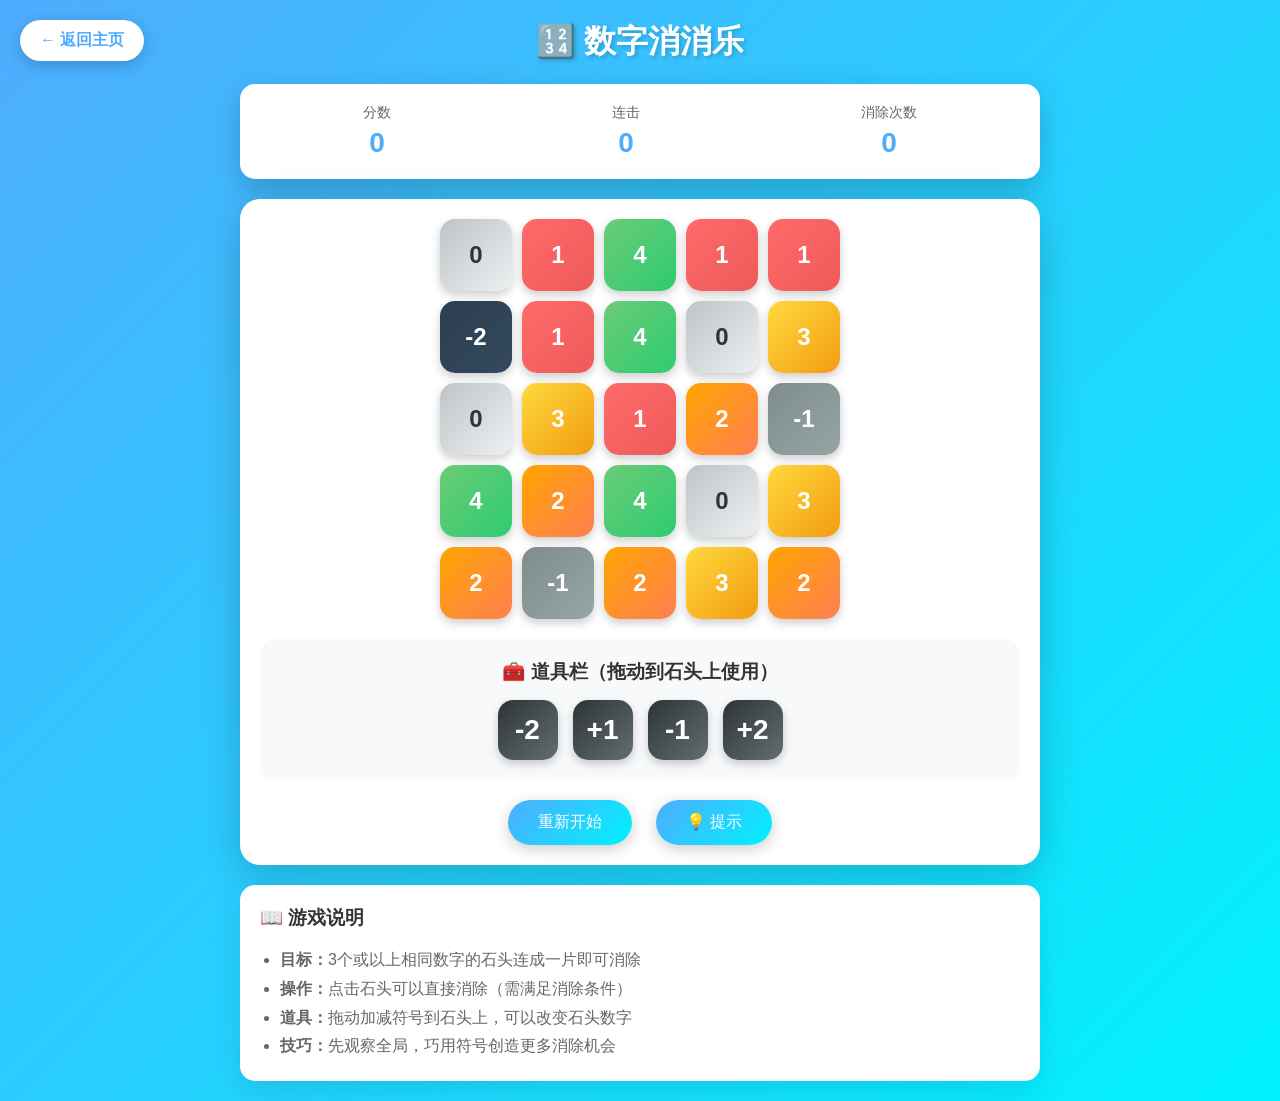
==== numbers.html @ 9cb57e9f "Add files via upload" ====
<!DOCTYPE html>
<html lang="zh-CN">
<head>
    <meta charset="UTF-8">
    <meta name="viewport" content="width=device-width, initial-scale=1.0">
    <title>数字消消乐 - 防彦美老年痴呆训练</title>
    <style>
        * {
            margin: 0;
            padding: 0;
            box-sizing: border-box;
        }
        body {
            font-family: 'Microsoft YaHei', Arial, sans-serif;
            background: linear-gradient(135deg, #4facfe 0%, #00f2fe 100%);
            min-height: 100vh;
            padding: 20px;
            user-select: none;
        }
        .container {
            max-width: 800px;
            margin: 0 auto;
        }
        .header {
            text-align: center;
            margin-bottom: 20px;
        }
        .header h1 {
            color: white;
            font-size: 32px;
            text-shadow: 2px 2px 4px rgba(0,0,0,0.2);
        }
        .back-btn {
            position: absolute;
            top: 20px;
            left: 20px;
            background: white;
            color: #4facfe;
            padding: 10px 20px;
            border-radius: 25px;
            text-decoration: none;
            font-weight: bold;
            box-shadow: 0 4px 15px rgba(0,0,0,0.2);
            transition: all 0.3s;
        }
        .back-btn:hover {
            transform: scale(1.05);
        }
        .stats-panel {
            background: white;
            padding: 20px;
            border-radius: 15px;
            box-shadow: 0 10px 30px rgba(0,0,0,0.2);
            display: flex;
            justify-content: space-around;
            margin-bottom: 20px;
            flex-wrap: wrap;
            gap: 15px;
        }
        .stat-item {
            text-align: center;
        }
        .stat-item label {
            display: block;
            color: #666;
            font-size: 14px;
            margin-bottom: 5px;
        }
        .stat-item .value {
            font-size: 28px;
            font-weight: bold;
            color: #4facfe;
        }
        .game-container {
            background: white;
            padding: 20px;
            border-radius: 20px;
            box-shadow: 0 10px 40px rgba(0,0,0,0.2);
        }
        .game-board {
            display: grid;
            grid-template-columns: repeat(5, 1fr);
            gap: 10px;
            margin-bottom: 20px;
            max-width: 400px;
            margin-left: auto;
            margin-right: auto;
        }
        .stone {
            aspect-ratio: 1;
            border-radius: 15px;
            display: flex;
            align-items: center;
            justify-content: center;
            font-size: 24px;
            font-weight: bold;
            color: white;
            cursor: pointer;
            transition: all 0.2s;
            box-shadow: 0 4px 10px rgba(0,0,0,0.2);
        }
        .stone:hover {
            transform: scale(1.05);
        }
        .stone.dragging {
            opacity: 0.5;
            transform: scale(1.1);
        }
        .stone.highlight {
            animation: pulse 0.5s infinite;
        }
        .stone.removing {
            animation: remove 0.3s forwards;
        }
        @keyframes pulse {
            0%, 100% { transform: scale(1); }
            50% { transform: scale(1.1); }
        }
        @keyframes remove {
            0% { transform: scale(1); opacity: 1; }
            100% { transform: scale(0); opacity: 0; }
        }
        .stone.num-minus-2 { background: linear-gradient(135deg, #2c3e50, #34495e); }
        .stone.num-minus-1 { background: linear-gradient(135deg, #7f8c8d, #95a5a6); }
        .stone.num-0 { background: linear-gradient(135deg, #bdc3c7, #ecf0f1); color: #333; }
        .stone.num-1 { background: linear-gradient(135deg, #ff6b6b, #ee5a5a); }
        .stone.num-2 { background: linear-gradient(135deg, #ffa502, #ff7f50); }
        .stone.num-3 { background: linear-gradient(135deg, #ffd93d, #f39c12); }
        .stone.num-4 { background: linear-gradient(135deg, #6bcb77, #2ecc71); }
        .stone.operator {
            background: linear-gradient(135deg, #2d3436, #636e72);
            font-size: 28px;
        }
        .tools-panel {
            background: #f8f9fa;
            padding: 20px;
            border-radius: 15px;
            text-align: center;
        }
        .tools-panel h3 {
            color: #333;
            margin-bottom: 15px;
        }
        .tools {
            display: flex;
            justify-content: center;
            gap: 15px;
            flex-wrap: wrap;
        }
        .tool {
            width: 60px;
            height: 60px;
            border-radius: 15px;
            display: flex;
            align-items: center;
            justify-content: center;
            font-size: 28px;
            font-weight: bold;
            color: white;
            cursor: grab;
            background: linear-gradient(135deg, #2d3436, #636e72);
            box-shadow: 0 4px 10px rgba(0,0,0,0.2);
            transition: all 0.2s;
        }
        .tool:hover {
            transform: scale(1.1);
        }
        .tool:active {
            cursor: grabbing;
        }
        .controls {
            margin-top: 20px;
            text-align: center;
        }
        .controls button {
            background: linear-gradient(135deg, #4facfe, #00f2fe);
            color: white;
            padding: 12px 30px;
            border: none;
            border-radius: 25px;
            font-size: 16px;
            cursor: pointer;
            box-shadow: 0 4px 15px rgba(0,0,0,0.2);
            transition: all 0.3s;
            margin: 0 10px;
        }
        .controls button:hover {
            transform: scale(1.05);
        }
        .instructions {
            background: white;
            padding: 20px;
            border-radius: 15px;
            margin-top: 20px;
            box-shadow: 0 10px 30px rgba(0,0,0,0.1);
        }
        .instructions h3 {
            color: #333;
            margin-bottom: 15px;
        }
        .instructions ul {
            color: #666;
            line-height: 1.8;
            padding-left: 20px;
        }
        .score-popup {
            position: fixed;
            pointer-events: none;
            font-size: 24px;
            font-weight: bold;
            color: #ffd93d;
            text-shadow: 2px 2px 4px rgba(0,0,0,0.3);
            animation: scoreFloat 1s forwards;
            z-index: 1000;
        }
        @keyframes scoreFloat {
            0% { transform: translateY(0) scale(1); opacity: 1; }
            100% { transform: translateY(-50px) scale(1.5); opacity: 0; }
        }
        @media (max-width: 600px) {
            .stone {
                font-size: 18px;
                border-radius: 10px;
            }
            .game-board {
                gap: 5px;
            }
        }
    </style>
</head>
<body>
    <a href="index.html" class="back-btn">← 返回主页</a>
    <div class="container">
        <div class="header">
            <h1>🔢 数字消消乐</h1>
        </div>
        <div class="stats-panel">
            <div class="stat-item">
                <label>分数</label>
                <div class="value" id="scoreDisplay">0</div>
            </div>
            <div class="stat-item">
                <label>连击</label>
                <div class="value" id="comboDisplay">0</div>
            </div>
            <div class="stat-item">
                <label>消除次数</label>
                <div class="value" id="removeDisplay">0</div>
            </div>
        </div>
        <div class="game-container">
            <div class="game-board" id="gameBoard"></div>
            <div class="tools-panel">
                <h3>🧰 道具栏（拖动到石头上使用）</h3>
                <div class="tools" id="toolsPanel"></div>
            </div>
            <div class="controls">
                <button id="restartBtn">重新开始</button>
                <button id="hintBtn">💡 提示</button>
            </div>
        </div>
        <div class="instructions">
            <h3>📖 游戏说明</h3>
            <ul>
                <li><strong>目标：</strong>3个或以上相同数字的石头连成一片即可消除</li>
                <li><strong>操作：</strong>点击石头可以直接消除（需满足消除条件）</li>
                <li><strong>道具：</strong>拖动加减符号到石头上，可以改变石头数字</li>
                <li><strong>技巧：</strong>先观察全局，巧用符号创造更多消除机会</li>
            </ul>
        </div>
    </div>
    <script>
        const BOARD_SIZE = 5;
        const MIN_MATCH = 3;
        let board = [];
        let score = 0;
        let combo = 0;
        let removeCount = 0;
        let isProcessing = false;
        const gameBoard = document.getElementById('gameBoard');
        const toolsPanel = document.getElementById('toolsPanel');
        const scoreDisplay = document.getElementById('scoreDisplay');
        const comboDisplay = document.getElementById('comboDisplay');
        const removeDisplay = document.getElementById('removeDisplay');
        const restartBtn = document.getElementById('restartBtn');
        const hintBtn = document.getElementById('hintBtn');
        let draggedItem = null;
        let draggedType = null;
        let draggedValue = null;
        function initGame() {
            board = [];
            score = 0;
            combo = 0;
            removeCount = 0;
            updateStats();
            for (let row = 0; row < BOARD_SIZE; row++) {
                board[row] = [];
                for (let col = 0; col < BOARD_SIZE; col++) {
                    board[row][col] = getRandomNumber();
                }
            }
            while (findMatches().length > 0) {
                for (let row = 0; row < BOARD_SIZE; row++) {
                    for (let col = 0; col < BOARD_SIZE; col++) {
                        board[row][col] = getRandomNumber();
                    }
                }
            }
            renderBoard();
            renderTools();
        }
        function getRandomNumber() {
            return Math.floor(Math.random() * 7) - 2;
        }
        function renderBoard() {
            gameBoard.innerHTML = '';
            for (let row = 0; row < BOARD_SIZE; row++) {
                for (let col = 0; col < BOARD_SIZE; col++) {
                    const cell = document.createElement('div');
                    cell.className = 'stone';
                    cell.dataset.row = row;
                    cell.dataset.col = col;
                    const value = board[row][col];
                    if (typeof value === 'number') {
                        if (value < 0) {
                            cell.classList.add(`num-minus-${Math.abs(value)}`);
                        } else {
                            cell.classList.add(`num-${value}`);
                        }
                        cell.textContent = value;
                    } else {
                        cell.classList.add('operator');
                        cell.textContent = value;
                    }
                    cell.addEventListener('click', () => handleStoneClick(row, col));
                    cell.addEventListener('dragover', (e) => e.preventDefault());
                    cell.addEventListener('drop', (e) => handleDrop(e, row, col));
                    cell.addEventListener('dragenter', () => cell.classList.add('highlight'));
                    cell.addEventListener('dragleave', () => cell.classList.remove('highlight'));
                    gameBoard.appendChild(cell);
                }
            }
        }
        function renderTools() {
            toolsPanel.innerHTML = '';
            const allOperators = ['+1', '+2', '-1', '-2'];
            const shuffled = [...allOperators].sort(() => Math.random() - 0.5);
            const selectedOperators = shuffled.slice(0, 4);
            selectedOperators.forEach(op => {
                const tool = document.createElement('div');
                tool.className = 'tool';
                tool.draggable = true;
                tool.textContent = op;
                tool.addEventListener('dragstart', (e) => {
                    draggedType = 'operator';
                    draggedValue = op;
                    tool.classList.add('dragging');
                });
                tool.addEventListener('dragend', () => {
                    tool.classList.remove('dragging');
                    draggedType = null;
                    draggedValue = null;
                });
                toolsPanel.appendChild(tool);
            });
        }
        function handleStoneClick(row, col) {
            if (isProcessing) return;
            const matches = findMatches();
            const clickedMatch = matches.find(match => 
                match.some(pos => pos.row === row && pos.col === col)
            );
            if (clickedMatch) {
                processMatches(clickedMatch);
            }
        }
        function handleDrop(e, row, col) {
            e.preventDefault();
            if (isProcessing) return;
            const cell = gameBoard.children[row * BOARD_SIZE + col];
            cell.classList.remove('highlight');
            if (draggedType === 'operator' && typeof board[row][col] === 'number') {
                applyOperator(row, col, draggedValue);
            }
        }
        function applyOperator(row, col, operator) {
            const value = board[row][col];
            let newValue;
            switch (operator) {
                case '+1': newValue = value + 1; break;
                case '+2': newValue = value + 2; break;
                case '-1': newValue = value - 1; break;
                case '-2': newValue = value - 2; break;
            }
            newValue = Math.max(-2, Math.min(4, newValue));
            board[row][col] = newValue;
            renderBoard();
            renderTools();
            combo = 0;
            updateStats();
            const matches = findMatches();
            if (matches.length > 0) {
                setTimeout(() => processMatches(matches[0]), 300);
            }
        }
        function findMatches() {
            const matches = [];
            const checked = Array(BOARD_SIZE).fill(null).map(() => Array(BOARD_SIZE).fill(false));
            for (let row = 0; row < BOARD_SIZE; row++) {
                for (let col = 0; col < BOARD_SIZE; col++) {
                    if (!checked[row][col] && typeof board[row][col] === 'number') {
                        const group = [];
                        const value = board[row][col];
                        const stack = [{row, col}];
                        while (stack.length > 0) {
                            const pos = stack.pop();
                            if (pos.row < 0 || pos.row >= BOARD_SIZE || 
                                pos.col < 0 || pos.col >= BOARD_SIZE ||
                                checked[pos.row][pos.col] || 
                                board[pos.row][pos.col] !== value) {
                                continue;
                            }
                            checked[pos.row][pos.col] = true;
                            group.push(pos);
                            stack.push({row: pos.row - 1, col: pos.col});
                            stack.push({row: pos.row + 1, col: pos.col});
                            stack.push({row: pos.row, col: pos.col - 1});
                            stack.push({row: pos.row, col: pos.col + 1});
                        }
                        if (group.length >= MIN_MATCH) {
                            matches.push(group);
                        }
                    }
                }
            }
            return matches;
        }
        async function processMatches(match) {
            if (isProcessing) return;
            isProcessing = true;
            combo++;
            const points = match.length * 10 * combo;
            score += points;
            removeCount++;
            showScorePopup(points, match[0]);
            updateStats();
            match.forEach(pos => {
                const cell = gameBoard.children[pos.row * BOARD_SIZE + pos.col];
                cell.classList.add('removing');
            });
            await delay(300);
            match.forEach(pos => {
                board[pos.row][pos.col] = null;
            });
            await dropStones();
            await fillEmptySpaces();
            renderBoard();
            await delay(200);
            const newMatches = findMatches();
            if (newMatches.length > 0 && Math.random() < 0.1) {
                isProcessing = false;
                processMatches(newMatches[0]);
            } else {
                combo = 0;
                updateStats();
                isProcessing = false;
            }
        }
        async function dropStones() {
            for (let col = 0; col < BOARD_SIZE; col++) {
                let emptyRow = BOARD_SIZE - 1;
                for (let row = BOARD_SIZE - 1; row >= 0; row--) {
                    if (board[row][col] !== null) {
                        if (row !== emptyRow) {
                            board[emptyRow][col] = board[row][col];
                            board[row][col] = null;
                        }
                        emptyRow--;
                    }
                }
            }
        }
        async function fillEmptySpaces() {
            for (let col = 0; col < BOARD_SIZE; col++) {
                for (let row = 0; row < BOARD_SIZE; row++) {
                    if (board[row][col] === null) {
                        board[row][col] = getRandomNumber();
                    }
                }
            }
        }
        function showScorePopup(points, pos) {
            const cell = gameBoard.children[pos.row * BOARD_SIZE + pos.col];
            const rect = cell.getBoundingClientRect();
            const popup = document.createElement('div');
            popup.className = 'score-popup';
            popup.textContent = `+${points}`;
            popup.style.left = `${rect.left + rect.width / 2}px`;
            popup.style.top = `${rect.top}px`;
            document.body.appendChild(popup);
            setTimeout(() => popup.remove(), 1000);
        }
        function updateStats() {
            scoreDisplay.textContent = score;
            comboDisplay.textContent = combo;
            removeDisplay.textContent = removeCount;
        }
        function delay(ms) {
            return new Promise(resolve => setTimeout(resolve, ms));
        }
        restartBtn.addEventListener('click', initGame);
        hintBtn.addEventListener('click', () => {
            if (isProcessing) return;
            const matches = findMatches();
            if (matches.length > 0) {
                matches[0].forEach(pos => {
                    const cell = gameBoard.children[pos.row * BOARD_SIZE + pos.col];
                    cell.classList.add('highlight');
                    setTimeout(() => cell.classList.remove('highlight'), 1500);
                });
            } else {
                alert('没有可消除的组合，试试用道具调整数字吧！');
            }
        });
        initGame();
    </script>
</body>
</html>
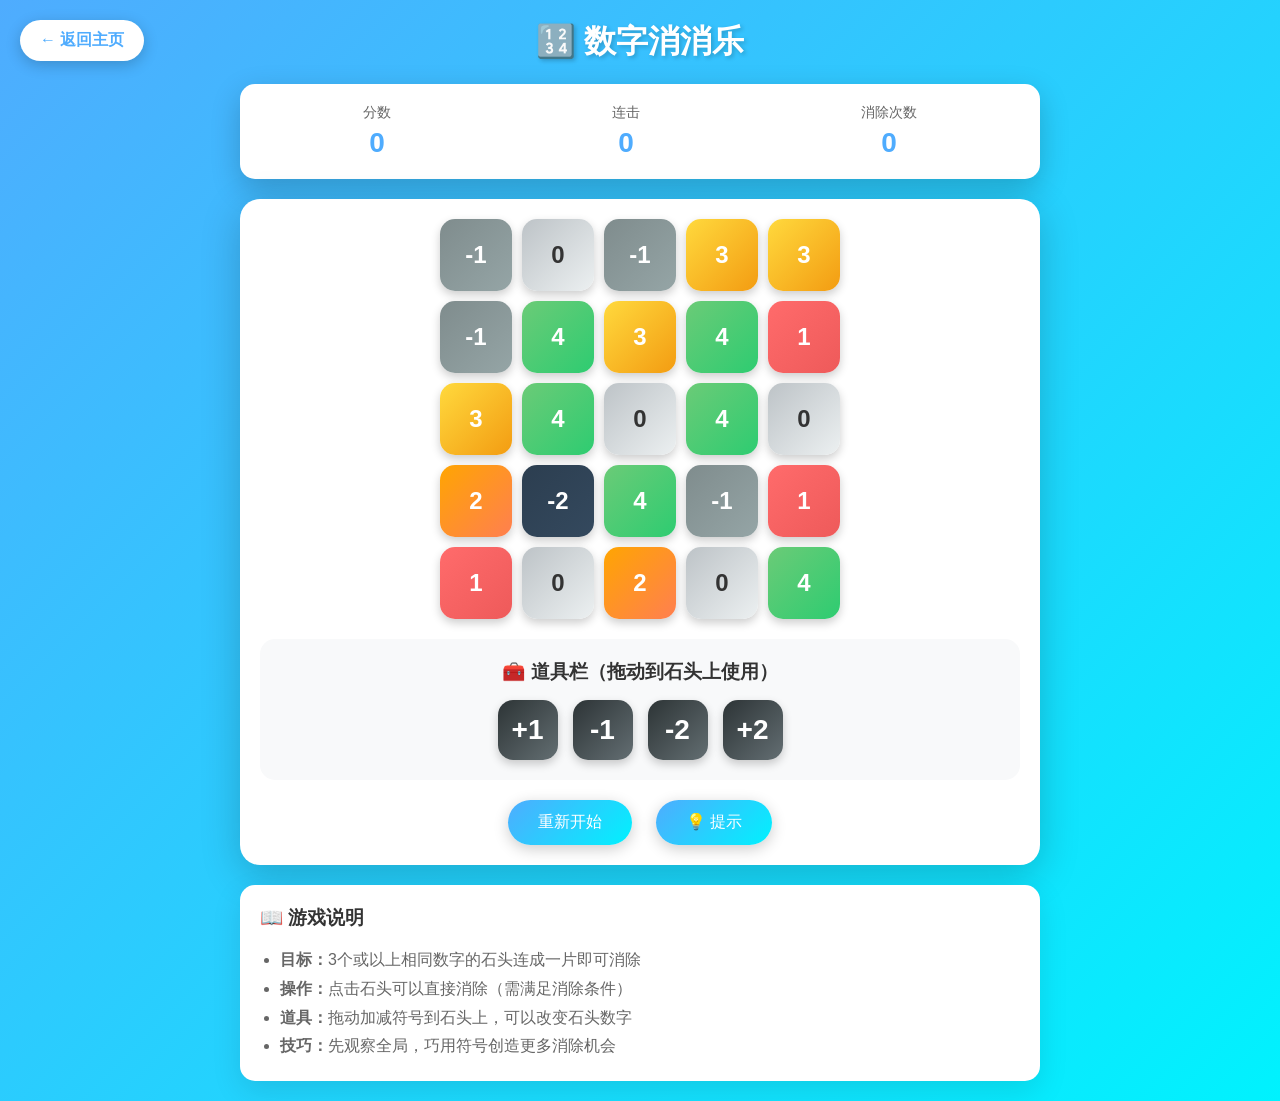
==== commit 4f8a60ad: "Add files via upload" ====
--- a/numbers.html
+++ b/numbers.html
@@ -217,13 +217,108 @@
             0% { transform: translateY(0) scale(1); opacity: 1; }
             100% { transform: translateY(-50px) scale(1.5); opacity: 0; }
         }
-        @media (max-width: 600px) {
+        @media (max-width: 768px) {
+            body {
+                padding: 10px;
+            }
+            .header h1 {
+                font-size: 24px;
+                margin-top: 60px;
+            }
+            .back-btn {
+                top: 10px;
+                left: 10px;
+                padding: 8px 16px;
+                font-size: 14px;
+            }
+            .stats-panel {
+                padding: 15px;
+                gap: 10px;
+            }
+            .stat-item .value {
+                font-size: 24px;
+            }
+            .game-container {
+                padding: 15px;
+            }
+            .game-board {
+                max-width: 90vw;
+                gap: 8px;
+            }
+            .stone {
+                font-size: 20px;
+                border-radius: 12px;
+            }
+            .tools-panel {
+                padding: 15px;
+            }
+            .tools-panel h3 {
+                font-size: 16px;
+                margin-bottom: 10px;
+            }
+            .tools {
+                gap: 10px;
+            }
+            .tool {
+                width: 50px;
+                height: 50px;
+                font-size: 24px;
+            }
+            .controls {
+                margin-top: 15px;
+            }
+            .controls button {
+                padding: 10px 25px;
+                font-size: 14px;
+                margin: 0 5px;
+            }
+            .instructions {
+                padding: 15px;
+                margin-top: 15px;
+            }
+            .instructions h3 {
+                font-size: 16px;
+            }
+            .instructions ul {
+                font-size: 14px;
+                line-height: 1.6;
+            }
+        }
+        @media (max-width: 480px) {
+            .header h1 {
+                font-size: 20px;
+            }
+            .stats-panel {
+                flex-direction: column;
+                align-items: center;
+            }
+            .stat-item {
+                width: 100%;
+            }
+            .game-board {
+                gap: 6px;
+            }
             .stone {
                 font-size: 18px;
                 border-radius: 10px;
             }
-            .game-board {
-                gap: 5px;
+            .tools {
+                flex-direction: column;
+                align-items: center;
+            }
+            .tool {
+                width: 60px;
+                height: 60px;
+            }
+            .controls {
+                flex-direction: column;
+                align-items: center;
+                gap: 10px;
+            }
+            .controls button {
+                width: 80%;
+                max-width: 200px;
+                margin: 0;
             }
         }
     </style>
@@ -312,6 +407,10 @@
         function getRandomNumber() {
             return Math.floor(Math.random() * 7) - 2;
         }
+        let touchStartX = 0;
+        let touchStartY = 0;
+        let touchDragging = false;
+        let touchTarget = null;
         function renderBoard() {
             gameBoard.innerHTML = '';
             for (let row = 0; row < BOARD_SIZE; row++) {
@@ -337,6 +436,18 @@
                     cell.addEventListener('drop', (e) => handleDrop(e, row, col));
                     cell.addEventListener('dragenter', () => cell.classList.add('highlight'));
                     cell.addEventListener('dragleave', () => cell.classList.remove('highlight'));
+                    cell.addEventListener('touchstart', (e) => {
+                        e.preventDefault();
+                        handleStoneClick(row, col);
+                    });
+                    cell.addEventListener('dragover', (e) => e.preventDefault());
+                    cell.addEventListener('touchmove', (e) => e.preventDefault());
+                    cell.addEventListener('touchend', (e) => {
+                        e.preventDefault();
+                        if (draggedType === 'operator') {
+                            handleDrop(e, row, col);
+                        }
+                    });
                     gameBoard.appendChild(cell);
                 }
             }
@@ -360,6 +471,19 @@
                     tool.classList.remove('dragging');
                     draggedType = null;
                     draggedValue = null;
+                });
+                tool.addEventListener('touchstart', (e) => {
+                    e.preventDefault();
+                    draggedType = 'operator';
+                    draggedValue = op;
+                    tool.classList.add('dragging');
+                });
+                tool.addEventListener('touchmove', (e) => {
+                    e.preventDefault();
+                });
+                tool.addEventListener('touchend', (e) => {
+                    e.preventDefault();
+                    tool.classList.remove('dragging');
                 });
                 toolsPanel.appendChild(tool);
             });
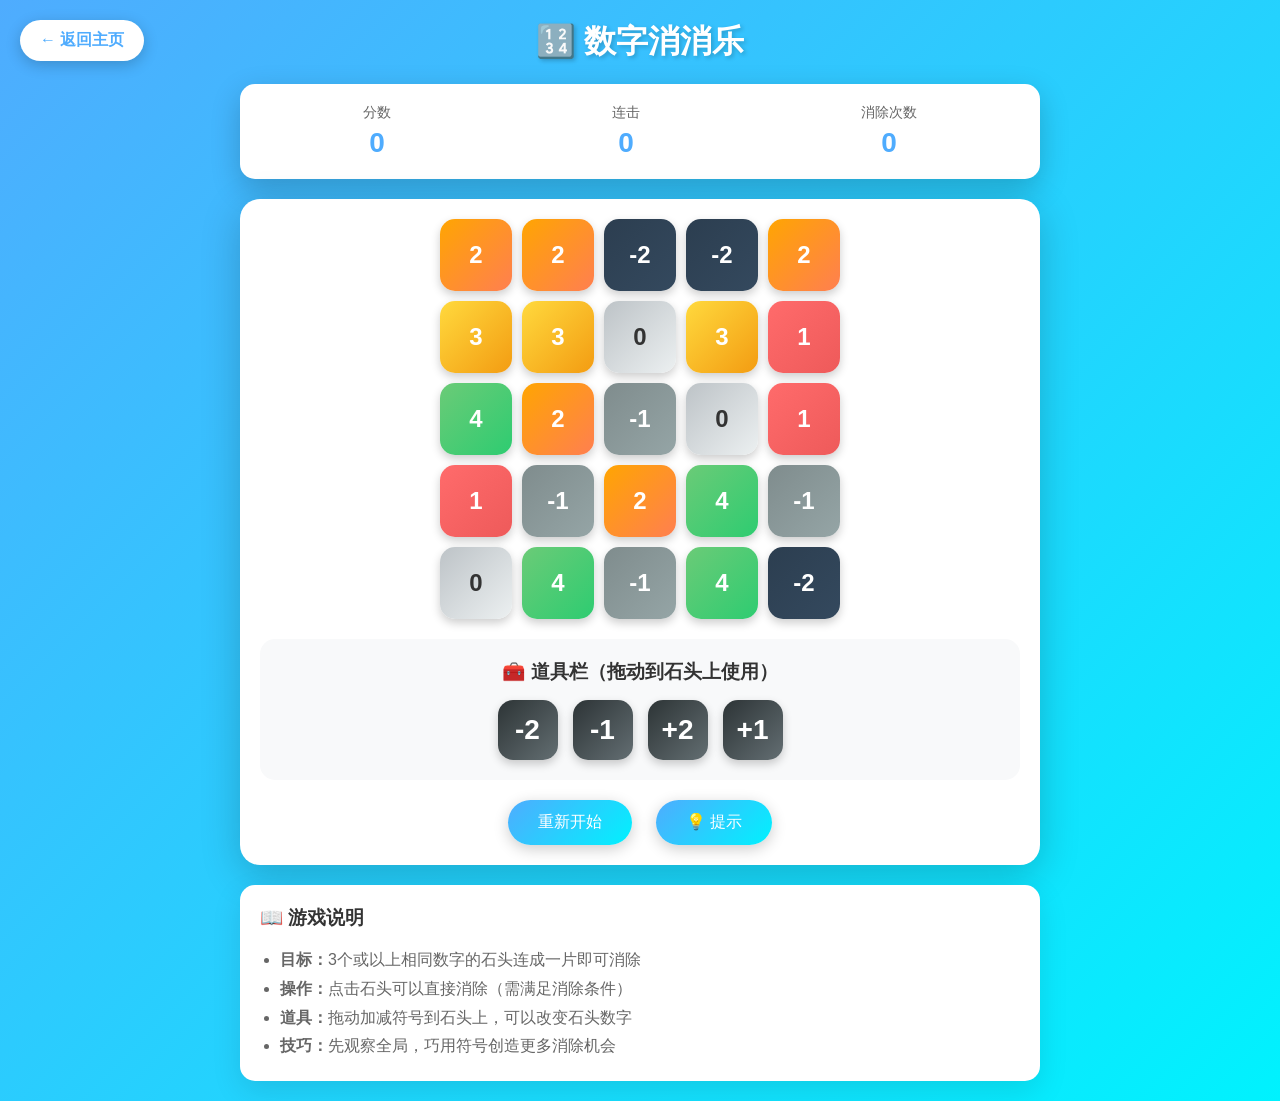
==== commit caeb23a1: "Add files via upload" ====
--- a/numbers.html
+++ b/numbers.html
@@ -289,11 +289,18 @@
                 font-size: 20px;
             }
             .stats-panel {
-                flex-direction: column;
-                align-items: center;
+                flex-direction: row;
+                flex-wrap: nowrap;
+                justify-content: space-between;
             }
             .stat-item {
-                width: 100%;
+                flex: 1;
+            }
+            .stat-item label {
+                font-size: 12px;
+            }
+            .stat-item .value {
+                font-size: 20px;
             }
             .game-board {
                 gap: 6px;
@@ -303,12 +310,14 @@
                 border-radius: 10px;
             }
             .tools {
-                flex-direction: column;
-                align-items: center;
+                flex-direction: row;
+                flex-wrap: nowrap;
+                justify-content: center;
             }
             .tool {
-                width: 60px;
-                height: 60px;
+                width: 50px;
+                height: 50px;
+                font-size: 20px;
             }
             .controls {
                 flex-direction: column;
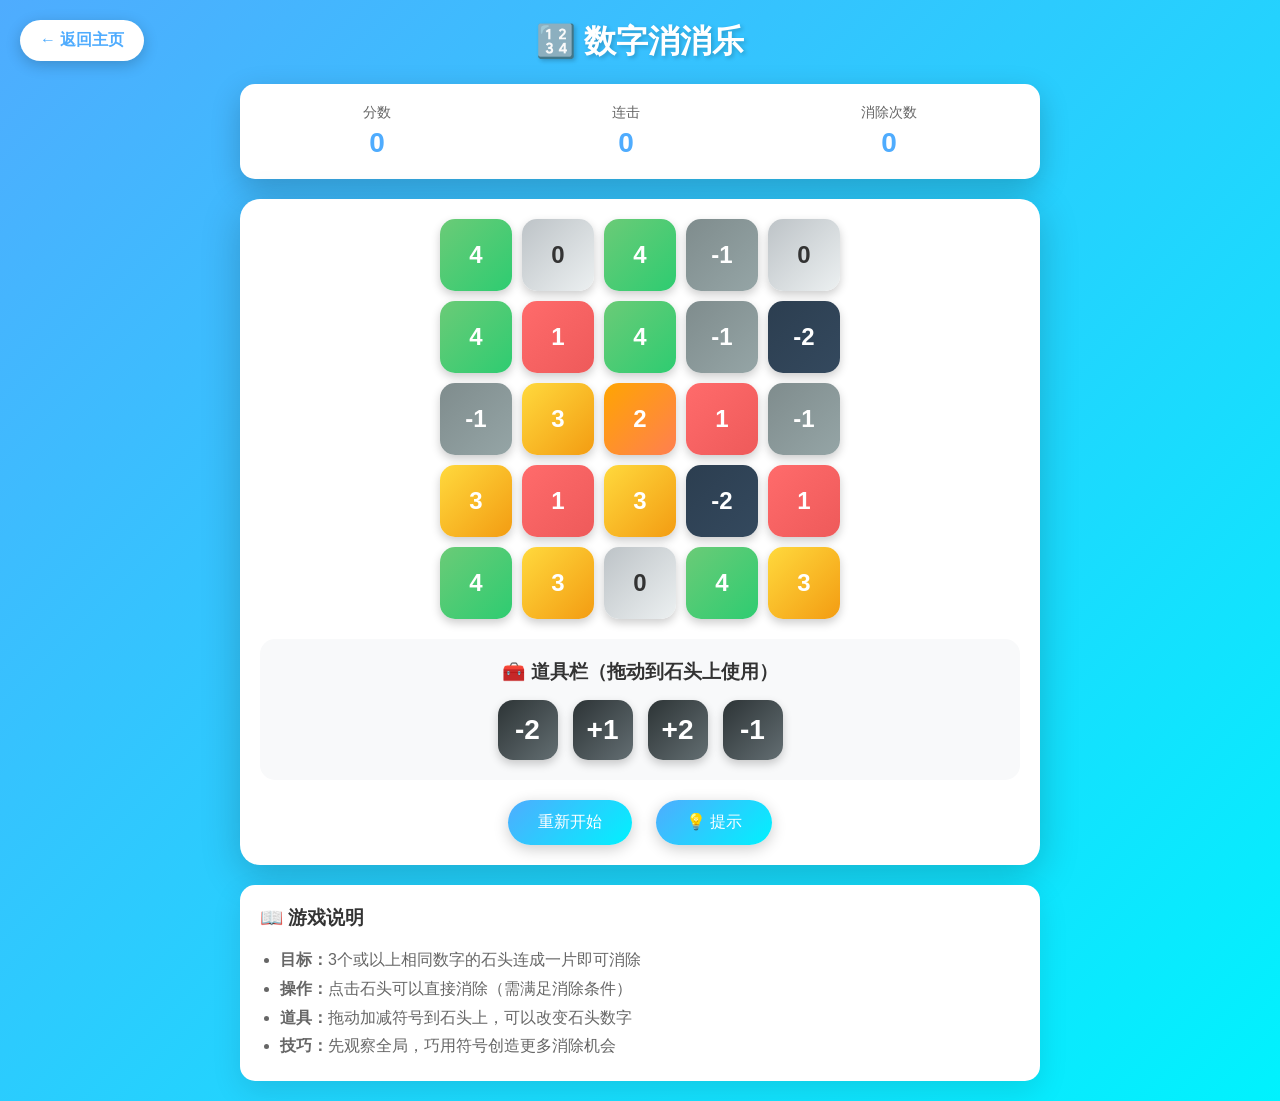
==== commit 50a847ea: "Add files via upload" ====
--- a/numbers.html
+++ b/numbers.html
@@ -234,6 +234,12 @@
             .stats-panel {
                 padding: 15px;
                 gap: 10px;
+                flex-direction: row;
+                flex-wrap: nowrap;
+                justify-content: space-between;
+            }
+            .stat-item {
+                flex: 1;
             }
             .stat-item .value {
                 font-size: 24px;
@@ -258,6 +264,9 @@
             }
             .tools {
                 gap: 10px;
+                flex-direction: row;
+                flex-wrap: nowrap;
+                justify-content: center;
             }
             .tool {
                 width: 50px;
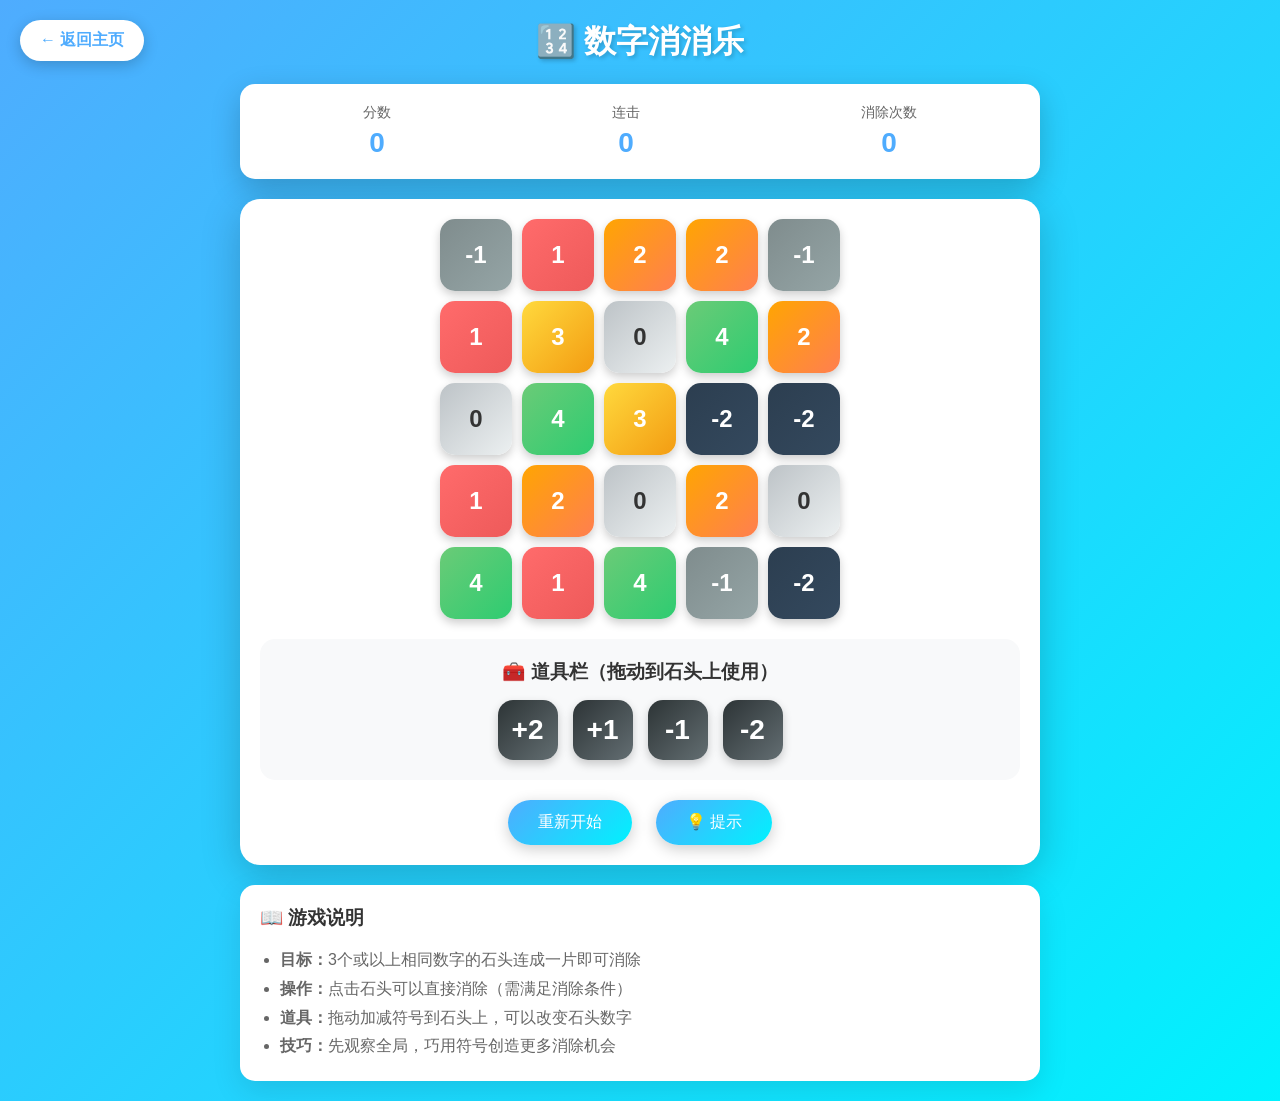
==== commit f975ebe7: "Add files via upload" ====
--- a/numbers.html
+++ b/numbers.html
@@ -599,7 +599,7 @@
             renderBoard();
             await delay(200);
             const newMatches = findMatches();
-            if (newMatches.length > 0 && Math.random() < 0.1) {
+            if (newMatches.length > 0) {
                 isProcessing = false;
                 processMatches(newMatches[0]);
             } else {
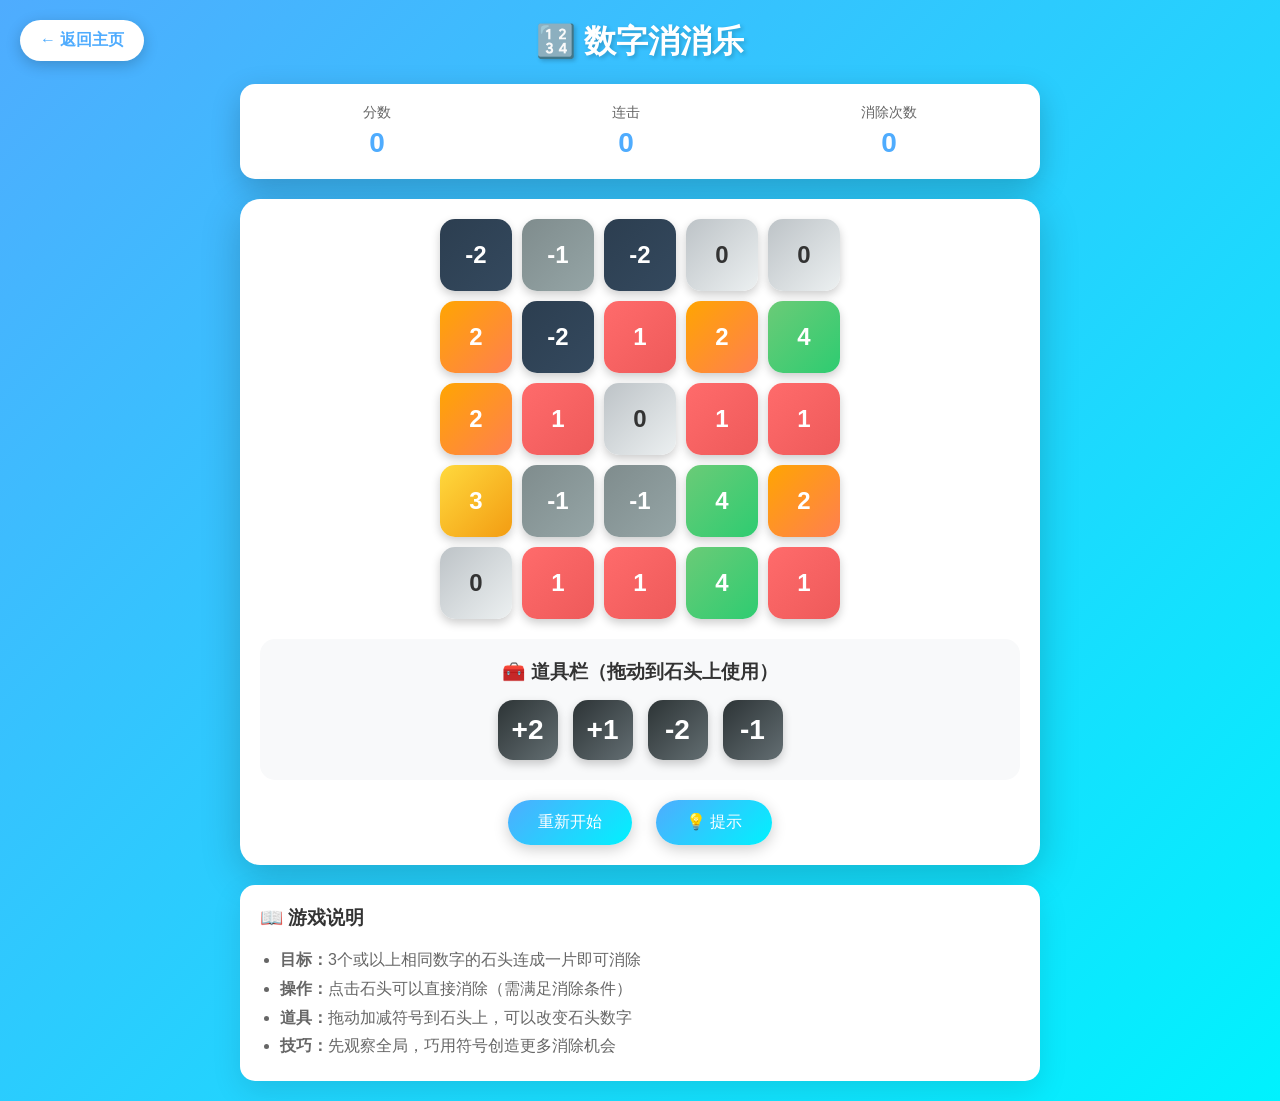
==== commit 8ba1cb6d: "Add files via upload" ====
--- a/numbers.html
+++ b/numbers.html
@@ -422,7 +422,17 @@
             renderBoard();
             renderTools();
         }
-        function getRandomNumber() {
+        function getRandomNumber(aroundNumbers = []) {
+            if (aroundNumbers.length > 0 && Math.random() < 0.6) {
+                const mostCommon = aroundNumbers.reduce((acc, num) => {
+                    acc[num] = (acc[num] || 0) + 1;
+                    return acc;
+                }, {});
+                const sorted = Object.entries(mostCommon).sort((a, b) => b[1] - a[1]);
+                if (sorted.length > 0) {
+                    return parseInt(sorted[0][0]);
+                }
+            }
             return Math.floor(Math.random() * 7) - 2;
         }
         let touchStartX = 0;
@@ -581,10 +591,14 @@
             if (isProcessing) return;
             isProcessing = true;
             combo++;
-            const points = match.length * 10 * combo;
+            const comboMultiplier = Math.pow(1.5, combo - 1);
+            const points = Math.floor(match.length * 10 * combo * comboMultiplier);
             score += points;
             removeCount++;
             showScorePopup(points, match[0]);
+            if (combo >= 3) {
+                showComboPopup(combo, match[0]);
+            }
             updateStats();
             match.forEach(pos => {
                 const cell = gameBoard.children[pos.row * BOARD_SIZE + pos.col];
@@ -608,6 +622,19 @@
                 isProcessing = false;
             }
         }
+        function showComboPopup(combo, pos) {
+            const cell = gameBoard.children[pos.row * BOARD_SIZE + pos.col];
+            const rect = cell.getBoundingClientRect();
+            const popup = document.createElement('div');
+            popup.className = 'score-popup';
+            popup.textContent = `COMBO x${combo}!`;
+            popup.style.left = `${rect.left + rect.width / 2}px`;
+            popup.style.top = `${rect.top - 30}px`;
+            popup.style.color = '#ff6b6b';
+            popup.style.fontSize = '20px';
+            document.body.appendChild(popup);
+            setTimeout(() => popup.remove(), 1000);
+        }
         async function dropStones() {
             for (let col = 0; col < BOARD_SIZE; col++) {
                 let emptyRow = BOARD_SIZE - 1;
@@ -626,7 +653,24 @@
             for (let col = 0; col < BOARD_SIZE; col++) {
                 for (let row = 0; row < BOARD_SIZE; row++) {
                     if (board[row][col] === null) {
-                        board[row][col] = getRandomNumber();
+                        const aroundNumbers = [];
+                        const directions = [
+                            {r: -1, c: 0},
+                            {r: 1, c: 0},
+                            {r: 0, c: -1},
+                            {r: 0, c: 1}
+                        ];
+                        directions.forEach(dir => {
+                            const newRow = row + dir.r;
+                            const newCol = col + dir.c;
+                            if (newRow >= 0 && newRow < BOARD_SIZE && newCol >= 0 && newCol < BOARD_SIZE) {
+                                const value = board[newRow][newCol];
+                                if (typeof value === 'number') {
+                                    aroundNumbers.push(value);
+                                }
+                            }
+                        });
+                        board[row][col] = getRandomNumber(aroundNumbers);
                     }
                 }
             }
